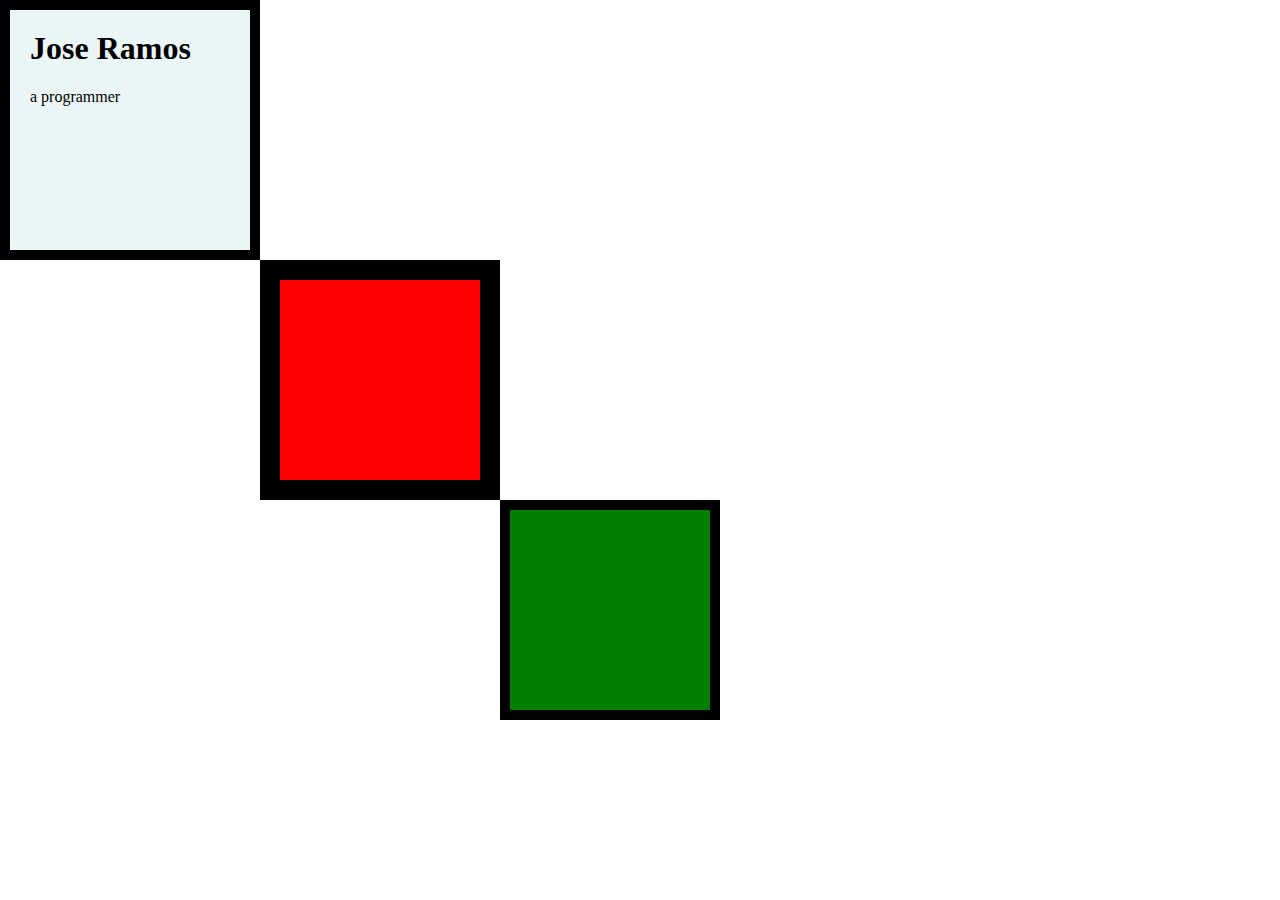
==== CSS - My Site/index.html @ 7418b3f1 "Working on my website using mid-level CSS" ====
<!DOCTYPE html>
<html lang="en" dir="ltr">
    <head>
        <meta charset="utf-8">
        <title>This is a CSS Practice website</title>
        <link rel="stylesheet" href="css/styles.css">
        <link rel="icon" href="favicon.ico">
    </head>
    <body>
        <div class="top-container">
            <h1>Jose Ramos</h1>
            <p>a programmer</p>
        </div>
        <div class="middle-container">

        </div>
        <div class="bottom-container">

        </div>
    </body>
</html>
---- CSS - My Site/css/styles.css ----
body {
    margin: 0;
}

h1 {
    margin-top: 0;
}

.top-container {
    background-color: #eaf6f6;
    height: 200px;
    width: 200px;
    border: solid 10px;
    padding: 20px;
}
.middle-container {
    background-color: red;
    height: 200px;
    width: 200px;
    border: solid 20px;
    margin-left: 260px;
}
.bottom-container {
    background-color: green;
    height: 200px;
    width: 200px;
    border: solid 10px;
    margin-left: 500px
}
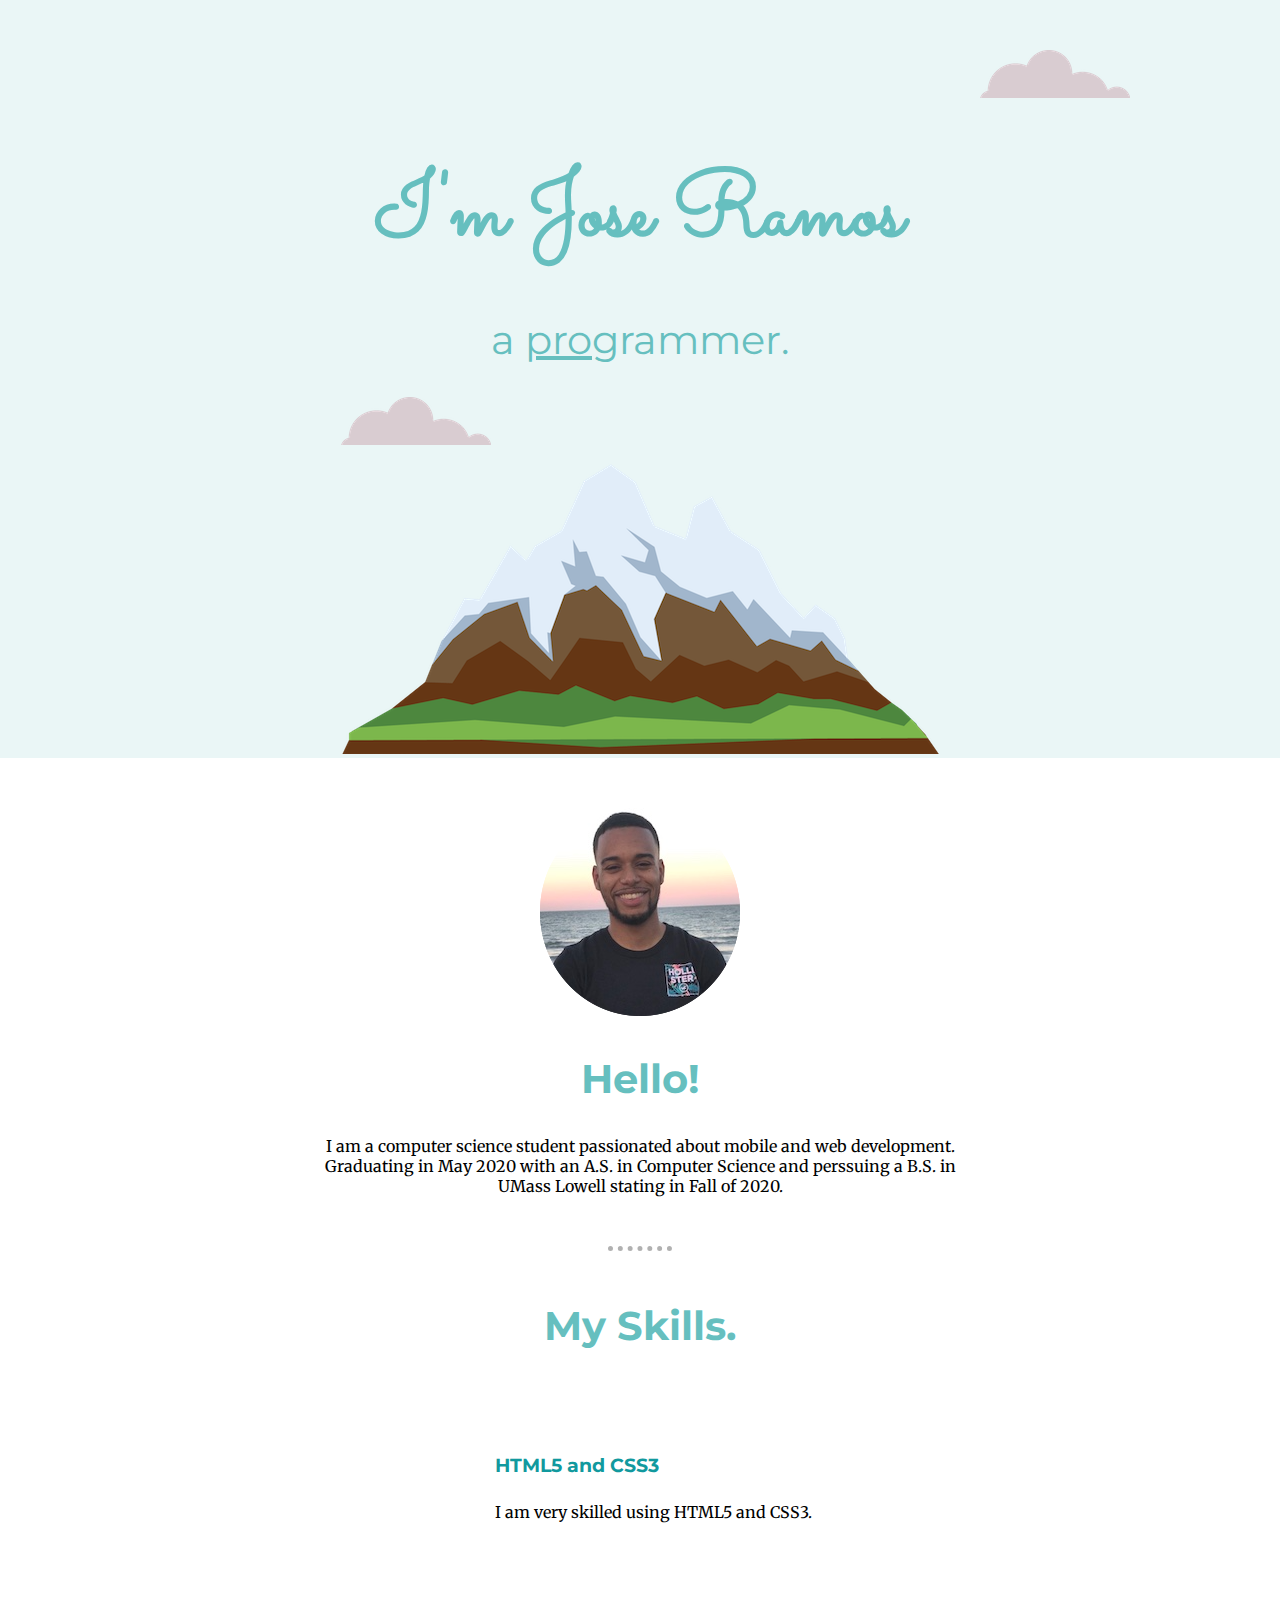
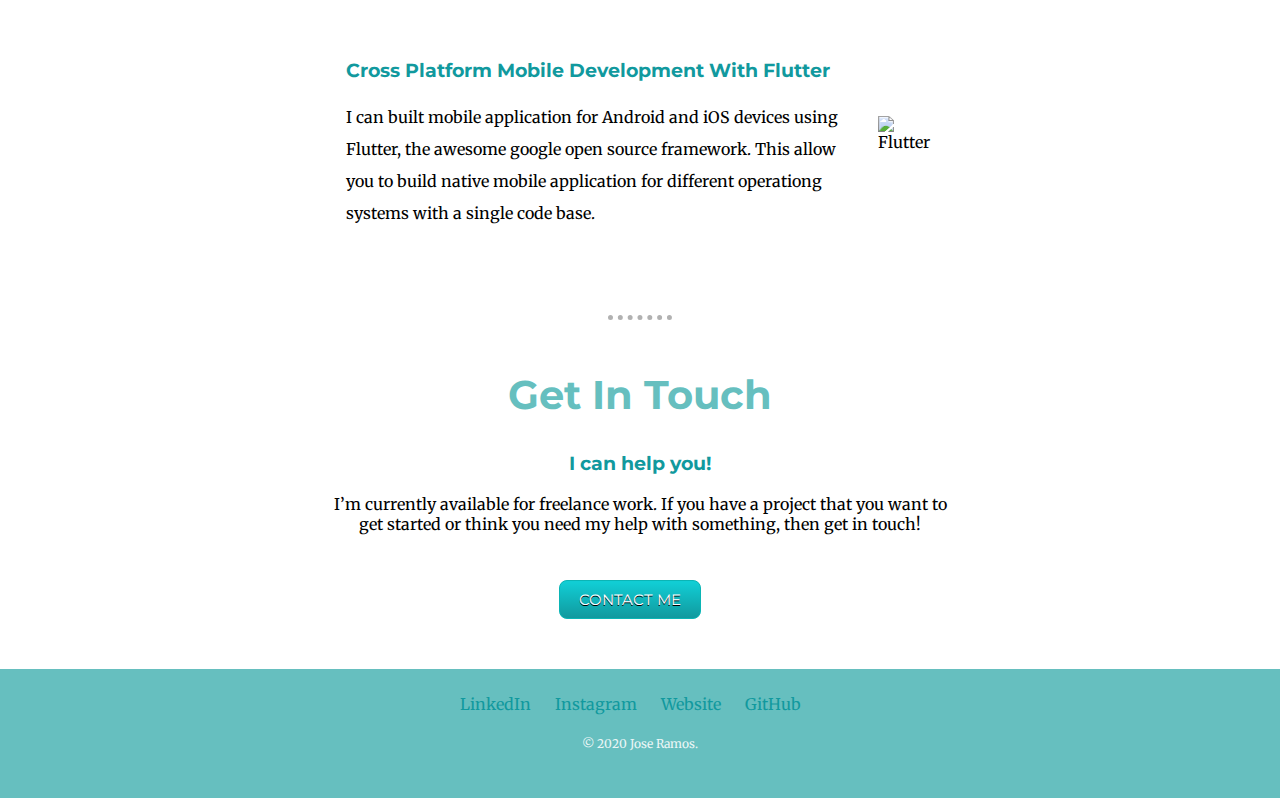
==== commit 3dd18f33: "Starting a the project TinDog, where I am going to learn more about bootstrap" ====
--- a/CSS - My Site/index.html
+++ b/CSS - My Site/index.html
@@ -1,21 +1,79 @@
 <!DOCTYPE html>
+
 <html lang="en" dir="ltr">
     <head>
         <meta charset="utf-8">
         <title>This is a CSS Practice website</title>
         <link rel="stylesheet" href="css/styles.css">
         <link rel="icon" href="favicon.ico">
+        <link href="https://fonts.googleapis.com/css?family=Merriweather|Montserrat|Sacramento&display=swap" rel="stylesheet">
     </head>
     <body>
         <div class="top-container">
-            <h1>Jose Ramos</h1>
-            <p>a programmer</p>
+            <img class="top-cloud" src="images/cloud.png" alt="cloud-img">
+            <h1>I'm Jose Ramos</h1>
+            <h2 class="a-programmer">a <span class="pro">pro</span>grammer.</h2>
+            <img class="bottom-cloud" src="images/cloud.png" alt="cloud-img">
+            <img src="images/mountain.png" alt="mountain">
         </div>
         <div class="middle-container">
+          <div class="profile">
+            <img src="images/joseramos.png" alt="joseramos-img">
+            <h2>Hello!</h2>
+            <p class="my-bio">I am a computer science student passionated about mobile and web development. Graduating in May 2020 with an A.S. in Computer Science and perssuing a B.S. in UMass Lowell stating in Fall of 2020.</p>
+          </div>
+          <hr>
+          <div class="skills">
+            <h2>My Skills.</h2>
+            <div class="skill-row">
+                <table align="center">
+                    <tr>
+                        <td>
+                            <img class="website-img" src="https://image.flaticon.com/icons/svg/1055/1055687.svg" alt="">
+                        </td>
+                        <td>
+                            <h3>HTML5 and CSS3</h3>
+                            <p class="skill-description">I am very skilled using HTML5 and CSS3.</p>
+                        </td>
+                    </tr>
+                </table>
+                <!-----
+                <img class="html-img" src="https://image.flaticon.com/icons/svg/2721/2721267.svg" alt="">
+                <img class="css-img" src="https://image.flaticon.com/icons/svg/2721/2721214.svg" alt="">
+                ------>
+            </div>
+            <div class="skill-row">
+                <!-----
+                <img class="dart-img" src="https://miro.medium.com/max/480/0*JWyRX0OvflgVHFUF" alt="Dart-programming">
+                ------>
+                <table align="center">
+                    <tr>
+                        <td>
+                            <h3>Cross Platform Mobile Development With Flutter</h3>
+                            <p class="skill-description">I can built mobile application for Android and iOS devices using Flutter, the awesome google open source framework. This allow you to build native mobile application for different operationg systems with a single code base.</p>
+                        </td>
+                        <td>
+                            <img class="flutter-img" src="https://cdn.worldvectorlogo.com/logos/flutter-logo.svg" alt="Flutter">
+                        </td>
+                    </tr>
+                </table>
+            </div>
+          </div>
+          <hr>
+          <div class="contact-me">
+            <h2>Get In Touch</h2>
+            <h3>I can help you!</h3>
+            <p>I’m currently available for freelance work. If you have a project that you want to get started or think you need my help with something, then get in touch!</p>
+            <a class="btn" href="mailto:joseramos.dev1@gmail.com">CONTACT ME</a>
+          </div>
+        </div>
 
-        </div>
         <div class="bottom-container">
-
+          <a class="footer-link" href="https://www.linkedin.com/in/joseramosp/">LinkedIn</a>
+          <a class="footer-link" href="https://www.instagram.com/joseramos.dev/">Instagram</a>
+          <a class="footer-link" href="https://www.joseramos.dev">Website</a>
+          <a class="footer-link" href="https://github.com/joseramosp">GitHub</a>
+          <p class="copyright">© 2020 Jose Ramos.</p>
         </div>
     </body>
 </html>
--- a/CSS - My Site/css/styles.css
+++ b/CSS - My Site/css/styles.css
@@ -1,29 +1,165 @@
 body {
     margin: 0;
+    text-align: center;
+    font-family: 'Merriweather', serif;
+    align-items: center;
+}
+hr {
+    margin: 50px auto 50px auto;
+    border-color: #B1B1B1;
+    border-width: 5px;
+    border-style: dotted none none;
+    width: 5%;
 }
 
 h1 {
-    margin-top: 0;
+    margin: 50px auto 0 auto;
+    font-family: 'Sacramento', cursive;
+    font-size: 5.625rem;
+    color: #66BFBF;
 }
 
+h2 {
+    font-family: 'Montserrat', sans-serif;
+    font-size: 2.5rem;
+    color: #66BFBF;
+}
+
+h3 {
+    font-family: 'Montserrat', sans-serif;
+    color: #11999E;
+}
+
+a {
+    color: #11999E;
+    text-decoration: none;
+    margin-right: 20px;
+}
+a:hover {
+    color: #EAF6F6;
+}
+table {
+    margin: 0 auto 0 auto;
+    max-width: 750px;
+    border-spacing: 25px;
+}
+
+.skill-row {
+    width: 50%;
+    text-align: left;
+    margin: 60px auto 60px auto;
+}
+
+.skill-description {
+    margin: 0 auto 0 auto;
+    line-height: 2;
+}
+.my-bio {
+    width: 50%;
+    margin: 0 auto 20px auto;
+}
 .top-container {
     background-color: #eaf6f6;
-    height: 200px;
-    width: 200px;
-    border: solid 10px;
-    padding: 20px;
+    padding-top: 100px;
+    position: relative;
 }
 .middle-container {
-    background-color: red;
-    height: 200px;
-    width: 200px;
-    border: solid 20px;
-    margin-left: 260px;
+    margin-top: 50px;
 }
 .bottom-container {
-    background-color: green;
-    height: 200px;
-    width: 200px;
-    border: solid 10px;
-    margin-left: 500px
+    margin-top: 50px;
+    padding: 25px;
+    background-color:  #66BFBF;
 }
+.top-cloud {
+    position: absolute;
+    right: 150px;
+    top: 50px;
+}
+.bottom-cloud {
+    position: absolute;
+}
+.a-programmer {
+    font-weight: normal;
+}
+.pro {
+    text-decoration: underline;
+}
+.css-img {
+    width: 20%;
+    float: left;
+    margin: auto;
+}
+.html-img {
+    width: 20%;
+    float: left;
+    margin: auto;
+}
+.website-img {
+    width: 100%;
+    float: left;
+    margin: auto;
+}
+.flutter-img {
+    width: 50%;
+    margin: 0 auto 0 auto;
+    min-width: 50px;
+}
+.dart-img {
+    width: 30%;
+    float: right;
+    margin: auto;
+}
+.contact-me {
+    width: 50%;
+    margin: 20px auto 20px auto;
+}
+.btn {
+    margin-top: 30px;
+	-moz-box-shadow: 0px 1px 0px 0px #ffffff;
+	-webkit-box-shadow: 0px 1px 0px 0px #ffffff;
+	box-shadow: 0px 1px 0px 0px #ffffff;
+	background:-webkit-gradient( linear, left top, left bottom, color-stop(0.05, #11cdd4), color-stop(1, #11999e) );
+	background:-moz-linear-gradient( center top, #11cdd4 5%, #11999e 100% );
+	filter:progid:DXImageTransform.Microsoft.gradient(startColorstr='#11cdd4', endColorstr='#11999e');
+	background-color:#11cdd4;
+	-webkit-border-top-left-radius:8px;
+	-moz-border-radius-topleft:8px;
+	border-top-left-radius:8px;
+	-webkit-border-top-right-radius:8px;
+	-moz-border-radius-topright:8px;
+	border-top-right-radius:8px;
+	-webkit-border-bottom-right-radius:8px;
+	-moz-border-radius-bottomright:8px;
+	border-bottom-right-radius:8px;
+	-webkit-border-bottom-left-radius:8px;
+	-moz-border-radius-bottomleft:8px;
+	border-bottom-left-radius:8px;
+text-indent:0;
+	border:1px solid #0bb5b5;
+	display:inline-block;
+	color:#ffffff;
+	font-family: 'Montserrat', sans-serif;
+	font-size:15px;
+	font-weight:normal;
+	font-style:normal;
+height:37px;
+	line-height:37px;
+width:140px;
+	text-decoration:none;
+	text-align:center;
+	text-shadow:0px 1px 0px #000000;
+}.btn:hover {
+	background:-webkit-gradient( linear, left top, left bottom, color-stop(0.05, #11999e), color-stop(1, #11cdd4) );
+	background:-moz-linear-gradient( center top, #11999e 5%, #11cdd4 100% );
+	filter:progid:DXImageTransform.Microsoft.gradient(startColorstr='#11999e', endColorstr='#11cdd4');
+	background-color:#11999e;
+}.btn:active {
+	position:relative;
+	top:1px;
+}
+.copyright {
+    font-size: 0.75rem;
+    padding: 10px 0;
+    color:  #EAF6F6;
+}
